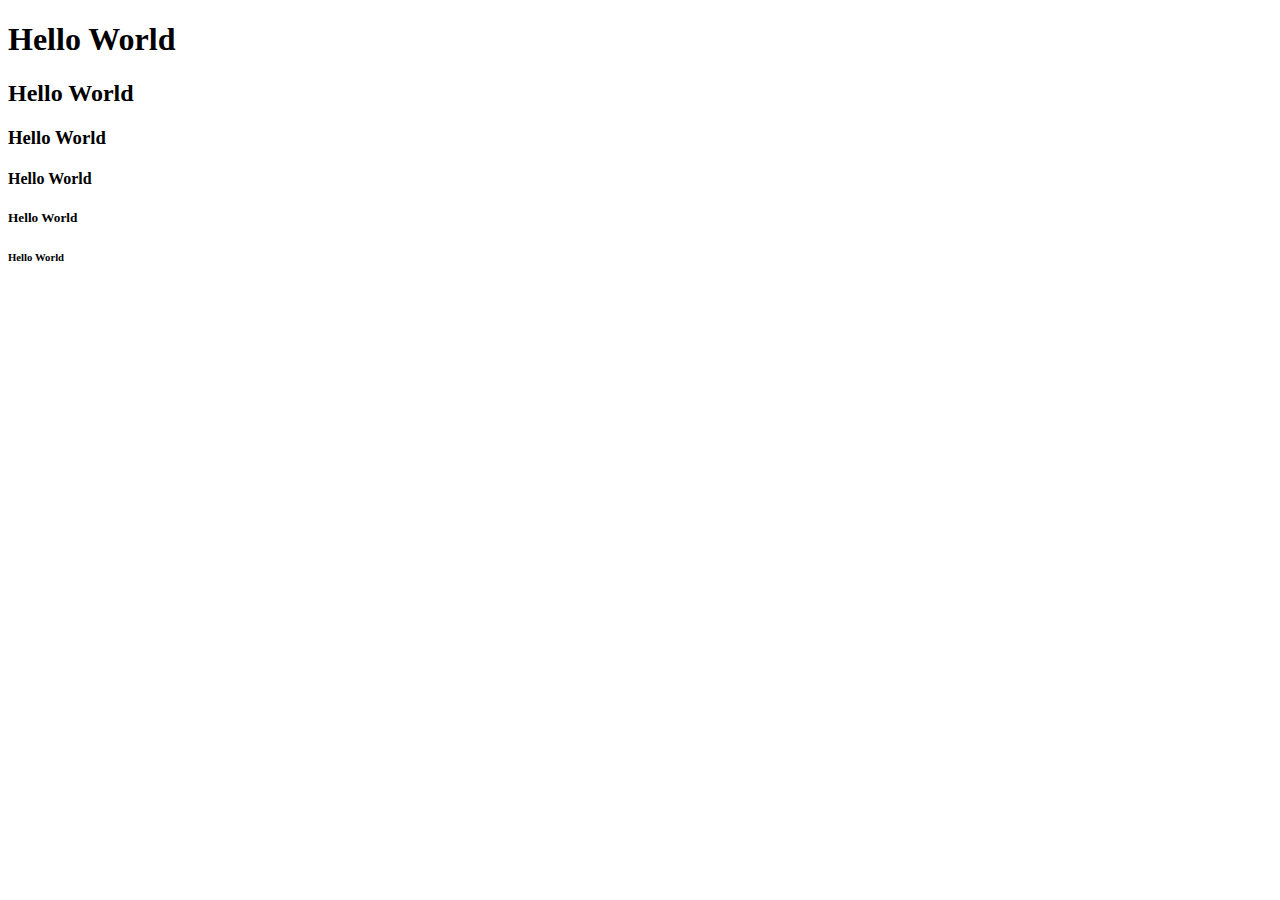
==== task2/index2.html @ 777a7019 "taskdone" ====
<!DOCTYPE html>
<html lang="en">
<head>
    <meta charset="UTF-8">
    <meta http-equiv="X-UA-Compatible" content="IE=edge">
    <meta name="viewport" content="width=device-width, initial-scale=1.0">
    <title>Mje CV</title>
</head>
<body>
    <h1>Hello World</h1>
    <h2>Hello World</h2>
    <h3>Hello World</h3>
    <h4>Hello World</h4>
    <h5>Hello World</h5>
    <h6>Hello World</h6>
</body>
</html>
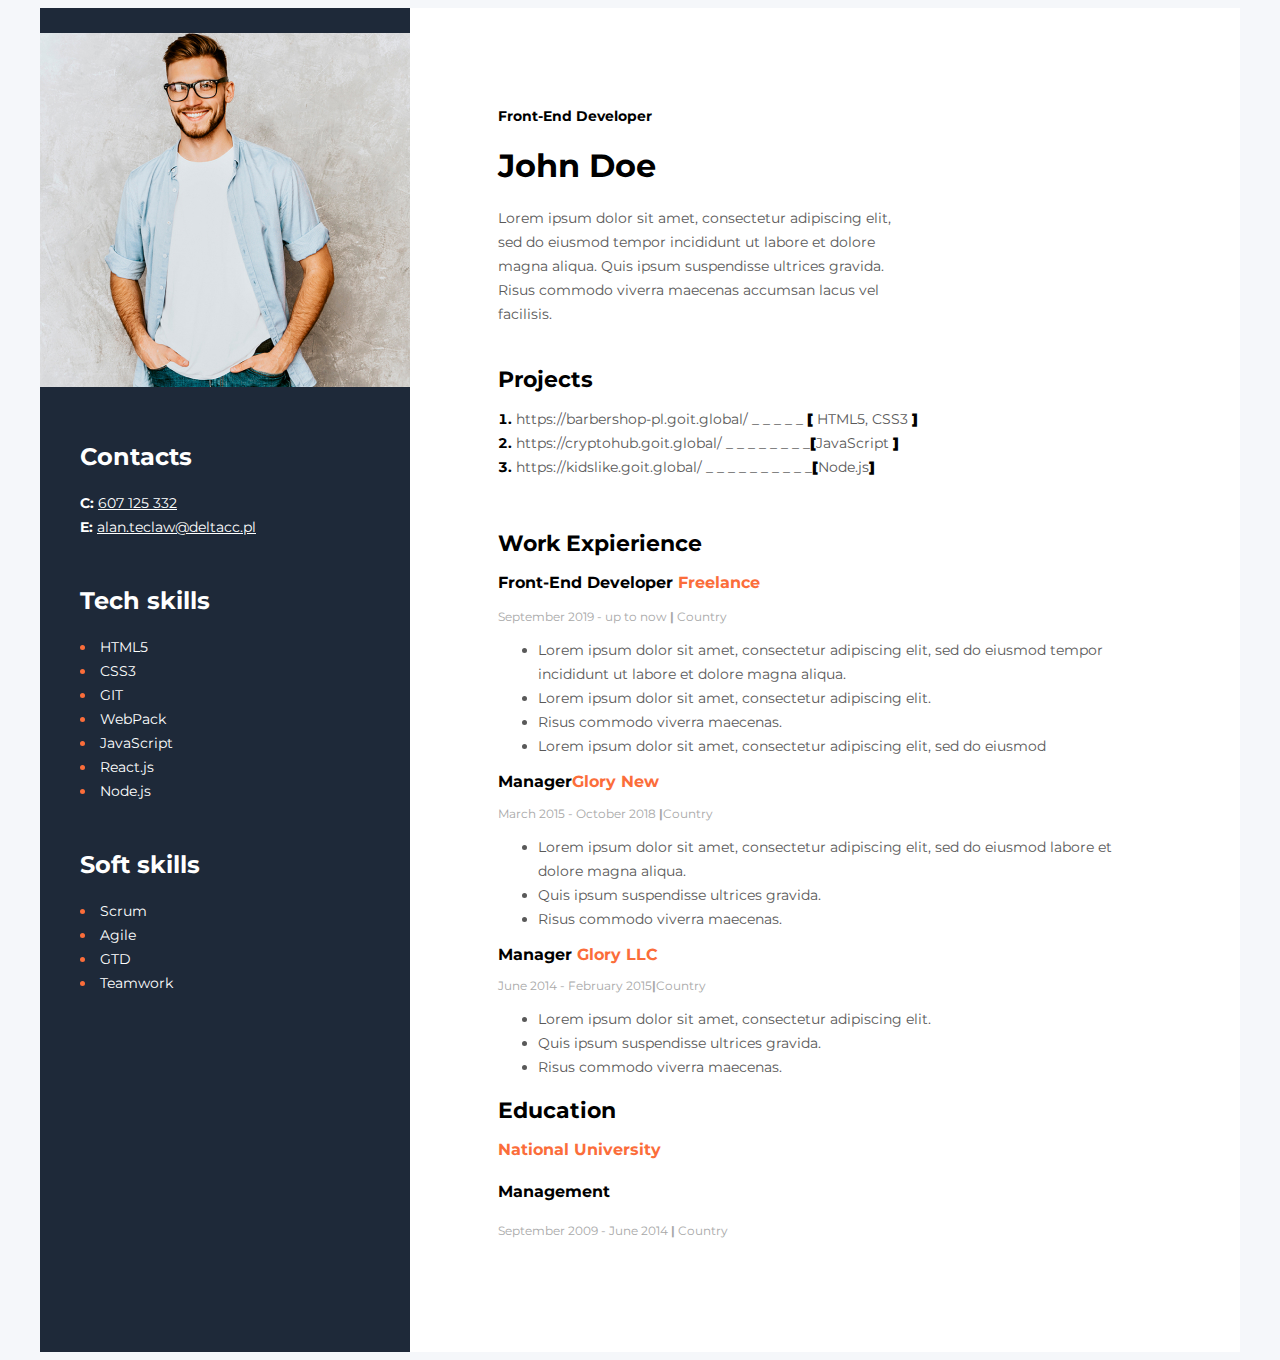
==== commit 954d3677: "update css" ====
--- a/task2/index2.html
+++ b/task2/index2.html
@@ -1,17 +1,141 @@
 <!DOCTYPE html>
 <html lang="en">
-<head>
-    <meta charset="UTF-8">
-    <meta http-equiv="X-UA-Compatible" content="IE=edge">
-    <meta name="viewport" content="width=device-width, initial-scale=1.0">
-    <title>Mje CV</title>
-</head>
-<body>
-    <h1>Hello World</h1>
-    <h2>Hello World</h2>
-    <h3>Hello World</h3>
-    <h4>Hello World</h4>
-    <h5>Hello World</h5>
-    <h6>Hello World</h6>
-</body>
-</html>+    <head>
+        <meta charset="UTF-8" />
+        <meta http-equiv="X-UA-Compatible" content="IE=edge" />
+        <meta name="viewport" content="width=device-width, initial-scale=1.0" />
+        <title>Mje CV</title>
+        <link href="style.css" rel="stylesheet"/>
+        <link rel="preconnect" href="https://fonts.googleapis.com">
+        <link rel="preconnect" href="https://fonts.gstatic.com" crossorigin>
+        <link href="https://fonts.googleapis.com/css2?family=Montserrat&display=swap" rel="stylesheet">
+
+        <link rel="preconnect" href="https://fonts.googleapis.com">
+        <link rel="preconnect" href="https://fonts.gstatic.com" crossorigin>
+        <link href="https://fonts.googleapis.com/css2?family=Montserrat:wght@400;700&display=swap" rel="stylesheet">
+    </head>
+    <body>
+        <div class="wrapper">
+            <main>
+                <div class="main-des">
+                    <h2 class="job-title">Front-End Developer</h2>
+                    <h1>John Doe</h1>
+                    <p class="descr">
+                        Lorem ipsum dolor sit amet, consectetur adipiscing elit, sed
+                        do eiusmod tempor incididunt ut labore et dolore magna
+                        aliqua. Quis ipsum suspendisse ultrices gravida. Risus
+                        commodo viverra maecenas accumsan lacus vel facilisis.
+                    </p>
+                </div>
+                <div class="projects">
+                    <h2 class="header-primary">Projects</h2>
+                    <ol class="list-primery">
+                        <li>
+                            <a class="list-primary-item" href="https://barbershop-pl.goit.global/"
+                                >https://barbershop-pl.goit.global/</a> <span class="list-primary-item"
+                            >
+                            _ _ _ _ _</span> <b>[</b><span class="list-primary-item"> HTML5, CSS3 </span><b>]</b>
+                        </li>
+                        <li>
+                            <a class="list-primary-item" href="https://cryptohub.goit.global/"
+                                >https://cryptohub.goit.global/</a><span class="list-primary-item"
+                            >
+                            _ _ _ _ _ _ _ _</span><b>[</b><span class="list-primary-item">JavaScript</span> <b>]</b>
+                        </li>
+                        <li>
+                            <a class="list-primary-item" href="https://kidslike.goit.global/"
+                                >https://kidslike.goit.global/</a><span class="list-primary-item"
+                            >
+                            _ _ _ _ _ _ _ _ _ _</span><b>[</b><span class="list-primary-item">Node.js</span><b>]</b>
+                        </li>
+                    </ol>
+                </div>
+                <div>
+                    <h2 class="header-primary">Work Expierience</h2>
+                    <h3 class="job-position" >Front-End Developer <span class="hightlight">Freelance</span></h3>
+                    <p class="job-date">September 2019 - up to now <b>|</b> Country</p>
+                    <ul class="job-list">
+                        <li>
+                            Lorem ipsum dolor sit amet, consectetur adipiscing elit,
+                            sed do eiusmod tempor incididunt ut labore et dolore
+                            magna aliqua.
+                        </li>
+                        <li>
+                            Lorem ipsum dolor sit amet, consectetur adipiscing elit.
+                        </li>
+                        <li>Risus commodo viverra maecenas.</li>
+                        <li>
+                            Lorem ipsum dolor sit amet, consectetur adipiscing elit,
+                            sed do eiusmod
+                        </li>
+                    </ul>
+                </div>
+    
+                <div>
+                    <h2 class="job-position">Manager<spawn class="hightlight">Glory New</span></h2>
+                    <p class="job-date">March 2015 - October 2018 <b>|</b >Country</p>
+                    <ul class="job-list">
+                        <li>
+                            Lorem ipsum dolor sit amet, consectetur adipiscing elit,
+                            sed do eiusmod labore et dolore magna aliqua.
+                        </li>
+                        <li>Quis ipsum suspendisse ultrices gravida.</li>
+                        <li>Risus commodo viverra maecenas.</li>
+                    </ul>
+                </div>
+    
+                <div>
+                    <h2 class="job-position">Manager<span class="hightlight"> Glory LLC</span></h2>
+                    <p class="job-date">June 2014 - February 2015<b>|</b>Country</p>
+                    <ul class="job-list">
+                        <li>
+                            Lorem ipsum dolor sit amet, consectetur adipiscing elit.
+                        </li>
+                        <li>Quis ipsum suspendisse ultrices gravida.</li>
+                        <li>Risus commodo viverra maecenas.</li>
+                    </ul>
+                </div>
+    
+                <div>
+                    <h2 class="header-primary">Education</h2>
+                    <h3 class="job-position"><span class="hightlight"> National University</span></h3>
+                    <h4 class="job-position">Management</h4>
+                    <p class="job-date">September 2009 - June 2014 <b>|</b> Country</p>
+                </div>
+            </main>
+            <aside>
+            <img class="cv-photo" src="photo.jpg" width="370" alt="Zdjęcie Johna Doe" />
+            <div class="contact-block">
+                <h2 class="header-2">Contacts</h2>
+                <p class="contact-links">
+                    <span  class="bold" >C:</span> <a class="contact-links" href="tel: 607 125 332 "> 607 125 332</a> <br />
+                    <span class="bold">E:</span>
+                         <a class="contact-links" href="mailto:" alan.teclaw@deltacc.pl
+                        >alan.teclaw@deltacc.pl</a>
+                </p>
+            </div>
+            <div class="tech-skills-block">
+                <h2 class="header-2">Tech skills</h2>
+                <ul class="list-2">
+                    <li><span class="list-item">HTML5</li></span>
+                    <li><span class="list-item">CSS3</li></span>
+                    <li><span class="list-item">GIT</li></span>
+                    <li><span class="list-item">WebPack</li></span>
+                    <li><span class="list-item">JavaScript</li></span>
+                    <li><span class="list-item">React.js</li></span>
+                    <li><span class="list-item">Node.js</li></span>
+                </ul>
+            </div>
+            <div class="tech-skills-block">
+                <h2 class="header-2">Soft skills</h2>
+                <ul class="list-2">
+                    <li><span class="list-item">Scrum</li></span>
+                    <li><span class="list-item">Agile</li></span>
+                    <li><span class="list-item">GTD</span></li></span>
+                    <li><span class="list-item">Teamwork</li></span>
+                </ul>
+            </div>
+        </aside>  
+        </div>
+    </body>
+</html>
--- a/task2/style.css
+++ b/task2/style.css
@@ -0,0 +1,119 @@
+body{
+    font-family: "Montserrat" ,sans-serif;
+    background: #f5f7fa;
+}
+.wrapper{
+    display: flex;
+    flex-direction: row-reverse;
+    width: 1200px;
+    justify-content: center;
+    margin: 0 auto;
+    background: #ffffff;
+    box-shadow: 6px 6px 20px rgba(0, 0, 0, 0,2);
+}
+aside{
+    width: 370px;
+    background: #1e2939;
+}
+.cv-photo{
+    margin-top: 25px;
+}
+.header-2{
+    color: #ffffff;
+}
+.contact-links{
+    color: #ffffff;
+    font-size: 14px;
+    line-height: 24px;
+}
+.bold{
+    font-weight: 700;
+}
+.list-2{
+    color: #FB6D3A;
+    font-size: 14px;
+    line-height: 24px;
+    margin-left: 0%;
+    padding-left:0;
+    list-style-position: inside;
+}
+.list-item{
+    color: #ffffff;
+}
+.contact-block{
+    margin-top: 51px;
+    margin-left: 40px;
+}
+.tech-skills-block{
+    margin-top: 47px;
+    margin-left: 40px;
+}
+main{
+    padding: 88px 102px 102px 88px ;
+}
+.main-des{
+    width: 400px;
+}
+.job-title{
+    font-weight: 700;
+    font-size: 14px;
+    line-height: 17px;
+}
+.h1{
+    font-weight: 700;
+    font-size: 45px;
+    line-height: 55px;      
+}
+.descr{
+    font-weight: 400;
+    font-size: 14px;
+    line-height: 24px;
+    color: #595959;
+    margin-bottom: 40px;
+}
+.projects{
+    width: 485px;
+    margin-bottom:51px ;
+}
+.list-primery{
+    font-weight: 700;
+    font-size: 14px;
+    line-height: 24px;
+    color: #000000;
+    padding-left: 0;
+    list-style-position: inside;
+}
+.list-primary-item{
+    font-weight: 400;
+    font-size: 14px;
+    line-height: 24px;  
+    color: #595959;
+    text-decoration:none;
+}
+.header-primary{
+    font-weight: 700;
+    font-size: 22px;
+    line-height: 27px;
+    margin-bottom: 12px;
+}
+.job-position{
+    font-weight: 700;
+    font-size: 16px;
+    line-height: 20px;
+    color: #000000;
+}
+.hightlight{
+    color: #FB6D3A;
+}
+.job-date{
+    font-weight: 400;
+    font-size: 12px;
+    line-height: 15px;
+    color: #A8A8A8;
+}
+.job-list{
+    font-weight: 400;
+    font-size: 14px;
+    line-height: 24px;
+    color: #595959;
+}